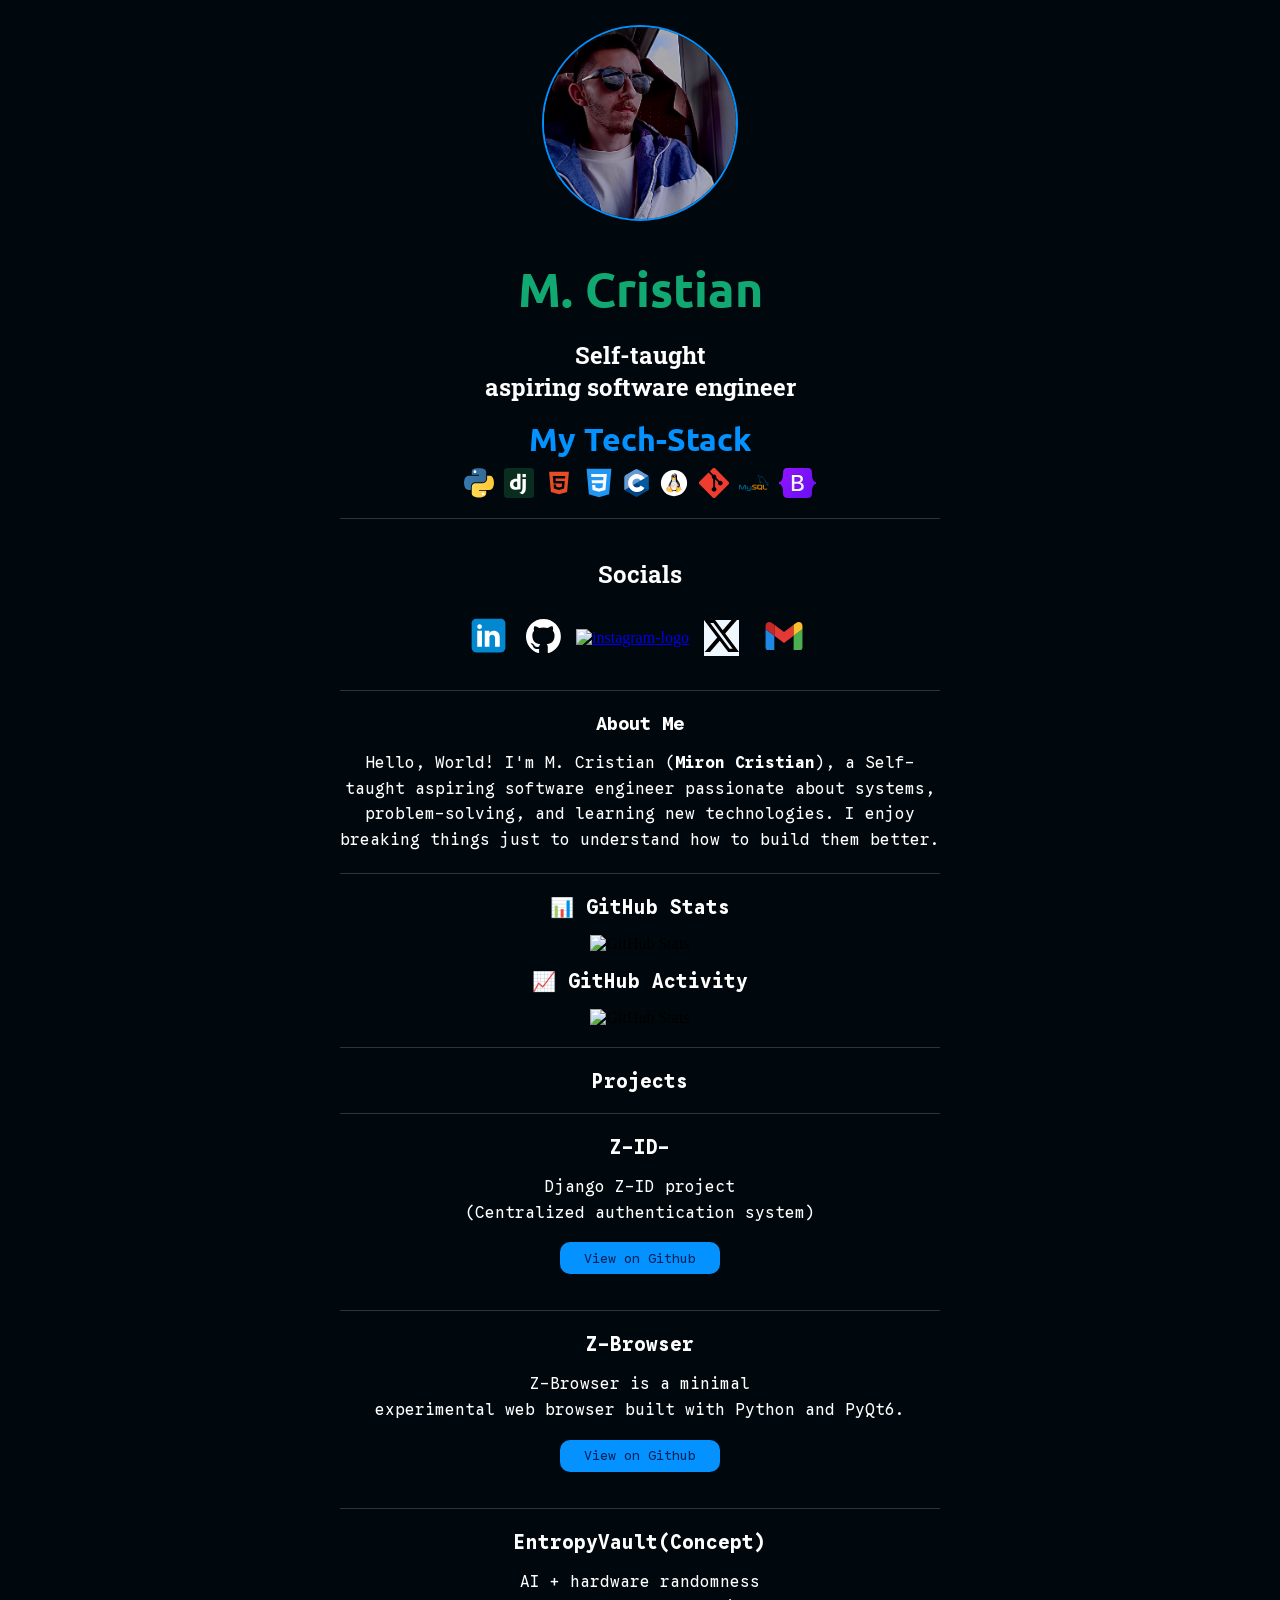
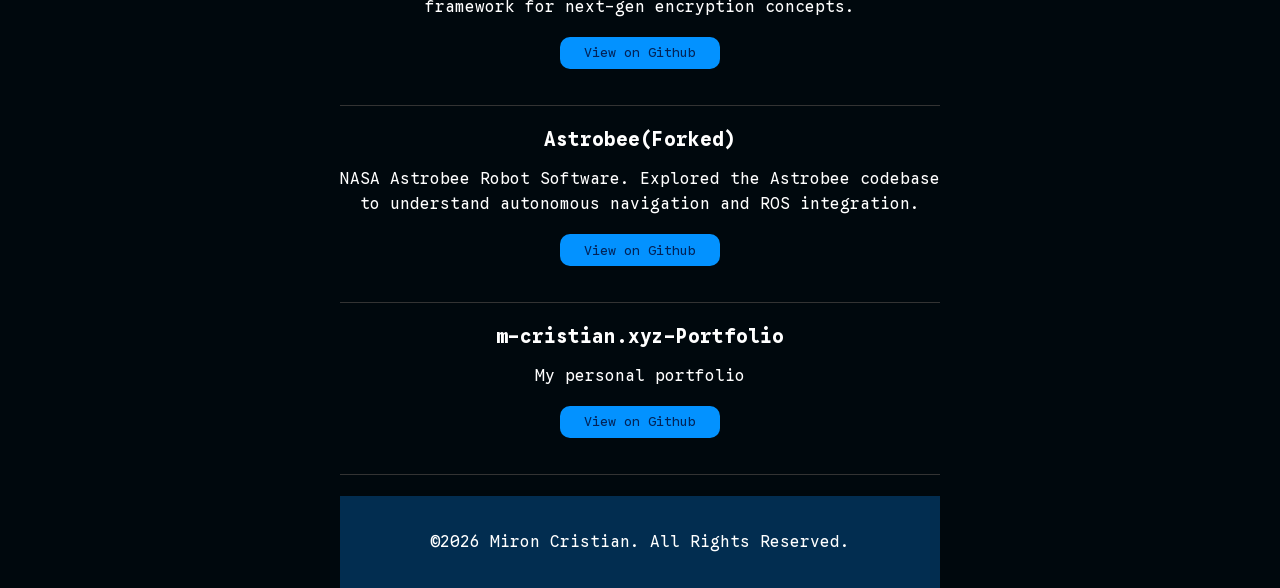
==== index.html @ f31335a5 "Update project section with GitHub activity image Removed an image displaying GitHub stats and added" ====
<!DOCTYPE html>
<html lang="en">
<head>
     <meta charset="UTF-8">
     <meta name="viewport" content="width=device-width, initial-scale=1.0">
     <title>M. Cristian</title>
     <link rel="stylesheet" href="src/styles.css">
     <link rel="shortcut icon" href="src/favicon/favicon.ico" type="image/x-icon">
</head>
<body>

<div class="container">
               <div id="loader">
                    <div class="spinner"></div>
                         </div>
     <div class="me-container">
          <span><img class="me-img" src="static/images/me.jpg" width="192" height="192">
               <h1>M. Cristian</h1>
                    <h2>Self-taught <br> aspiring software engineer</h2>
                       <h1 class="my-tech-h1">My Tech-Stack</h1>       
                         <div class="tech-stack">
                              <img src="static/icons/python-icon.svg" alt="Python-logo">
                                   <img src="static/icons/django-icon.svg" alt="Django-logo">
                                        <img src="static/icons/html-icon.svg" alt="HTML-logo">
                                             <img src="static/icons/css-icon.svg" alt="CSS-logo">
                                                  <img src="static/icons/c-icon.svg" alt="C-logo">
                                                       <img src="static/icons/linux-icon.svg" alt="Linux-logo">
                                                            <img src="static/icons/git-icon.svg" alt="Git-logo">
                                                                 <img src="static/icons/mysql-icon.svg" alt="Git-logo">
                                                                      <img src="static/icons/bootstrap-icon.svg" alt="Python-logo">
                                                            </div>

                         <div class="responsive-line"></div>
               <br><h2 class="socials-title"><strong>Socials </strong></h2>
               <div class="socials-links">
                    <a class="linkedin-logo-class" href="https://www.linkedin.com/in/miron-cristian-3a34b4389/"><img src="static/icons/icons8-linkedin.svg" width="45" alt="linkedin-logo"></a>
                         <a class="github-logo-class" href="https://github.com/M-Cristian06"><img src="static/icons/github-mark-white.svg" width="35" alt="github-logo"></a>
                              <a class="instagram-logo-class" href="https://www.instagram.com/m__cristian"><img src="static/icons/Instagram_Glyph_Gradient.svg" width="35" alt="instagram-logo"></a>
                                   <a style="background-color: aliceblue;" class="x-logo-class" href="https://x.com/M___Cristian"><img src="static/icons/x-icon.svg" width="35" alt="x-logo"></a>
                                        <a class="mail-logo-class" href="mailto:mironcristianionel&#64;gmail&#46;com"><img src="static/icons/google_mail_gmail_logo_icon_159346.svg" width="60" alt="email-logo"></a>
          </div>
                  <div class="responsive-line"></div>
                         <h3>About Me </h3>
                    <div class="description">
                         <p class="about-text">
                              Hello, World! I'm M. Cristian (<strong>Miron Cristian</strong>), a Self-taught aspiring software engineer
                                   passionate about systems, problem-solving, and learning new technologies.
                                        I enjoy breaking things just to understand how to build them better.
                                             </p>
                                                  </div>
                                                  <div class="responsive-line"></div>   
                                   <div class="projects">
                                  <div class="project-container">
                                 <h3 class="project-title"> 📊 GitHub Stats</h3>
                                 <img src="https://camo.githubusercontent.com/4d8e7258eb4b7ed9daf493304c907a7a0c427704b6a5f4ecb0bf624e12859f1d/[base64]" width="260" alt="GitHub Stats">
                                 <h3 class="project-title">📈 GitHub Activity</h3>
                                 <img src="https://github-readme-activity-graph.vercel.app/graph?username=M-Cristian06&bg_color=24292f&color=adbac7&line=adbac7&point=539bf5&area=true&hide_border=true" width="560" alt="GitHub Stats">
                             </div>
                    </div>
               <div class="responsive-line"></div>     
                  <div class="projects">
                         <div class="project-container">
                              <h3 class="project-title">Projects</h3>
                                                        <div class="responsive-line"></div>         
                    <div class="projects">
                         <div class="project-container">
                              <h3 class="project-title">Z-ID-</h3>
                                   <p class="project-description">Django Z-ID project <br> (Centralized authentication system)</p>
                                        <a href="https://github.com/M-Cristian06/Z-ID-"><button class="project-repo-btn">View on Github</button></a>
                              </div>
                              <div class="responsive-line"></div>
                         <div class="project-container">
                              <h3 class="project-title">Z-Browser</h3>
                                   <p class="project-description">Z-Browser is a minimal <br> experimental web browser built with Python and PyQt6.</p>
                                        <a href="https://github.com/M-Cristian06/Z-Browser"><button class="project-repo-btn">View on Github</button></a>
                              </div>
                              <div class="responsive-line"></div>
                         <div class="project-container">
                              <h3 class="project-title">EntropyVault(Concept)</h3>
                                   <p class="project-description">AI + hardware randomness <br> framework for next-gen encryption concepts.</p>
                                        <a href="https://github.com/M-Cristian06/EntropyVault"><button class="project-repo-btn">View on Github</button></a>
                              <div class="responsive-line"></div>
                         <div class="project-container">
                              <h3 class="project-title">Astrobee(Forked)</h3>
                                   <p class="project-description">NASA Astrobee Robot Software. Explored the Astrobee codebase to understand autonomous navigation and ROS integration.</p>
                                        <a href="https://github.com/M-Cristian06/astrobee"><button class="project-repo-btn">View on Github</button></a>                              
                    </div>
                              <div class="responsive-line"></div>
                         <div class="project-container">
                              <h3 class="project-title">m-cristian.xyz-Portfolio</h3>
                                   <p class="project-description">My personal portfolio</p>
                                        <a href="https://github.com/M-Cristian06/m-cristian.xyz-Portfolio"><button class="project-repo-btn">View on Github</button></a>                      
                    </div>
                              <div class="responsive-line"></div>
                        
                                        


     </div>         

</div>

<footer>
<p>&copy;2026 Miron Cristian. All Rights Reserved. </p>
</footer>



<script src="src/scripts.js"></script>
</body>
</html>
---- src/styles.css ----
/* Ubuntu-fonts import (font-family: 'Ubuntu', sans-serif;) */
@import url('https://fonts.googleapis.com/css2?family=Atkinson+Hyperlegible+Mono:ital,wght@0,200..800;1,200..800&family=Ubuntu:ital,wght@0,300;0,400;0,500;0,700;1,300;1,400;1,500;1,700&display=swap');
/* Google Sans Code import (font-family: "Google Sans Code", monospace;) */
@import url('https://fonts.googleapis.com/css2?family=Google+Sans+Code:ital,wght@0,300..800;1,300..800&display=swap');
/* Google Sans Code import (font-family: "Google Sans Code", monospace;) */
@import url('https://fonts.googleapis.com/css2?family=Roboto+Slab:wght@100..900&display=swap');
body {
margin: 0;
background-color: rgb(0, 8, 13);
align-items: center;
align-self: center;
align-content: center;
}

h1{
color: rgba(19, 185, 124, 0.91);
font-family: 'Ubuntu', sans-serif;
font-size: clamp(3rem, 6vw, 2rem);
margin: 0.5rem;
}

h2{
color: rgb(255, 255, 255);
font-family: "Roboto Slab", serif;
margin-bottom: 1rem;
}

h3{
color: rgb(255, 255, 255);
font-family: "Google Sans Code", monospace;
margin: 1rem;
}

p{
color: rgb(255, 255, 255);
font-family: "Google Sans Code", monospace;
margin: 1rem;
}

.me-img{
max-width: 30rem;
border-style: solid;
border-color:rgb(0, 145, 255);
border-radius: 50%;
border-width: 2px;
object-fit: cover;
margin: 25px;
}

.me-container{
display: flex;
justify-content: center;
align-items: center;
min-height: 100svh;
text-align: center;
}

.responsive-line {
height: 2px;
background-color: #333;
width: 100%;
margin: 20px 0;
transform: scaleY(0.5);
transform-origin: top;
}

.socials-links{
display: flex;
justify-content: center;
align-items: center;
gap: 15px;
}

.socials-title{
margin-top: 0;
}

.linkedin-logo-class {
transition: transform 0.3s ease;
}

.linkedin-logo-class:hover{
transform: scale(1.2);
}

.github-logo-class{
transition: transform 0.3s ease;
}

.github-logo-class:hover{
transform: scale(1.2);
}

.instagram-logo-class{
transition: transform 0.3s ease;
}

.instagram-logo-class:hover{
transform: scale(1.2);
}

.mail-logo-class{
transition: transform 0.3s ease;
}

.mail-logo-class:hover{
transform: scale(1.2);
}

.x-logo-class{
transition: transform 0.3s ease;
}

.x-logo-class:hover{
transform: scale(1.2);
}

#loader {
  position: fixed;
  top: 0;
  left: 0;
  width: 100vw;
  height: 100vh;
  background: rgb(0, 8, 13);
  display: flex;
  align-items: center;
  justify-content: center;
  z-index: 9999;
  transition: opacity 0.5s ease;
}

.spinner {
  width: 60px;
  height: 60px;
  border: 6px solid #8b8484;
  border-top: 6px solid rgba(19, 185, 124, 0.91);
  border-radius: 50%;
  animation: spin 1s linear infinite;
}

@keyframes spin {
  to {
    transform: rotate(360deg);
  }
}

.tech-stack {
    display: flex;            
    align-items: center;    
    gap: 10px;              
    justify-content: center;
}

.tech-stack img {
    height: 30px;             
    width: auto;         
}

.my-tech-h1{
font-size: xx-large;
color:rgb(3, 146, 255);
}

.about-text {
  max-width: 600px;
  margin: 0 auto;
  line-height: 1.6;
  font-size: 1rem;
  text-align: center;
}

@media (max-width: 480px) {
  .about-text {
    font-size: 0.95rem;
    line-height: 1.7;
    padding: 0 1rem;
  }
}

.project-repo-btn{
background-color: rgb(3, 146, 255);
color:  #032357;
border-style: none;
border-radius: 10px;
width: 10rem;
height: 2rem;
font-family: "Google Sans Code", monospace;
transition: transform 0.3s ease;
margin: 1rem;
}

.project-repo-btn:hover{
background-color: rgb(3, 146, 255);
color:  #032357;
border-style: none;
border-radius: 10px;
width: 10rem;
height: 2rem;
font-family: "Google Sans Code", monospace;
transform: scale(1.1);
margin: 1rem;
}

.project-description{
  max-width: 600px;
  margin: 0 auto;
  line-height: 1.6;
  font-size: 1rem;
  text-align: center;
}

.project-title{
font-size: larger;
}

footer{
  background-color: #022d50;
  color: #085cbc;
  padding: 20px;
  width: 100%;
  box-sizing: border-box; 

}

@media (max-width: 600px) {
  .footer-content {
    flex-direction: column; 
    text-align: center;
  }

  .footer-content nav a {
    margin: 10px 5px; 
  }
}
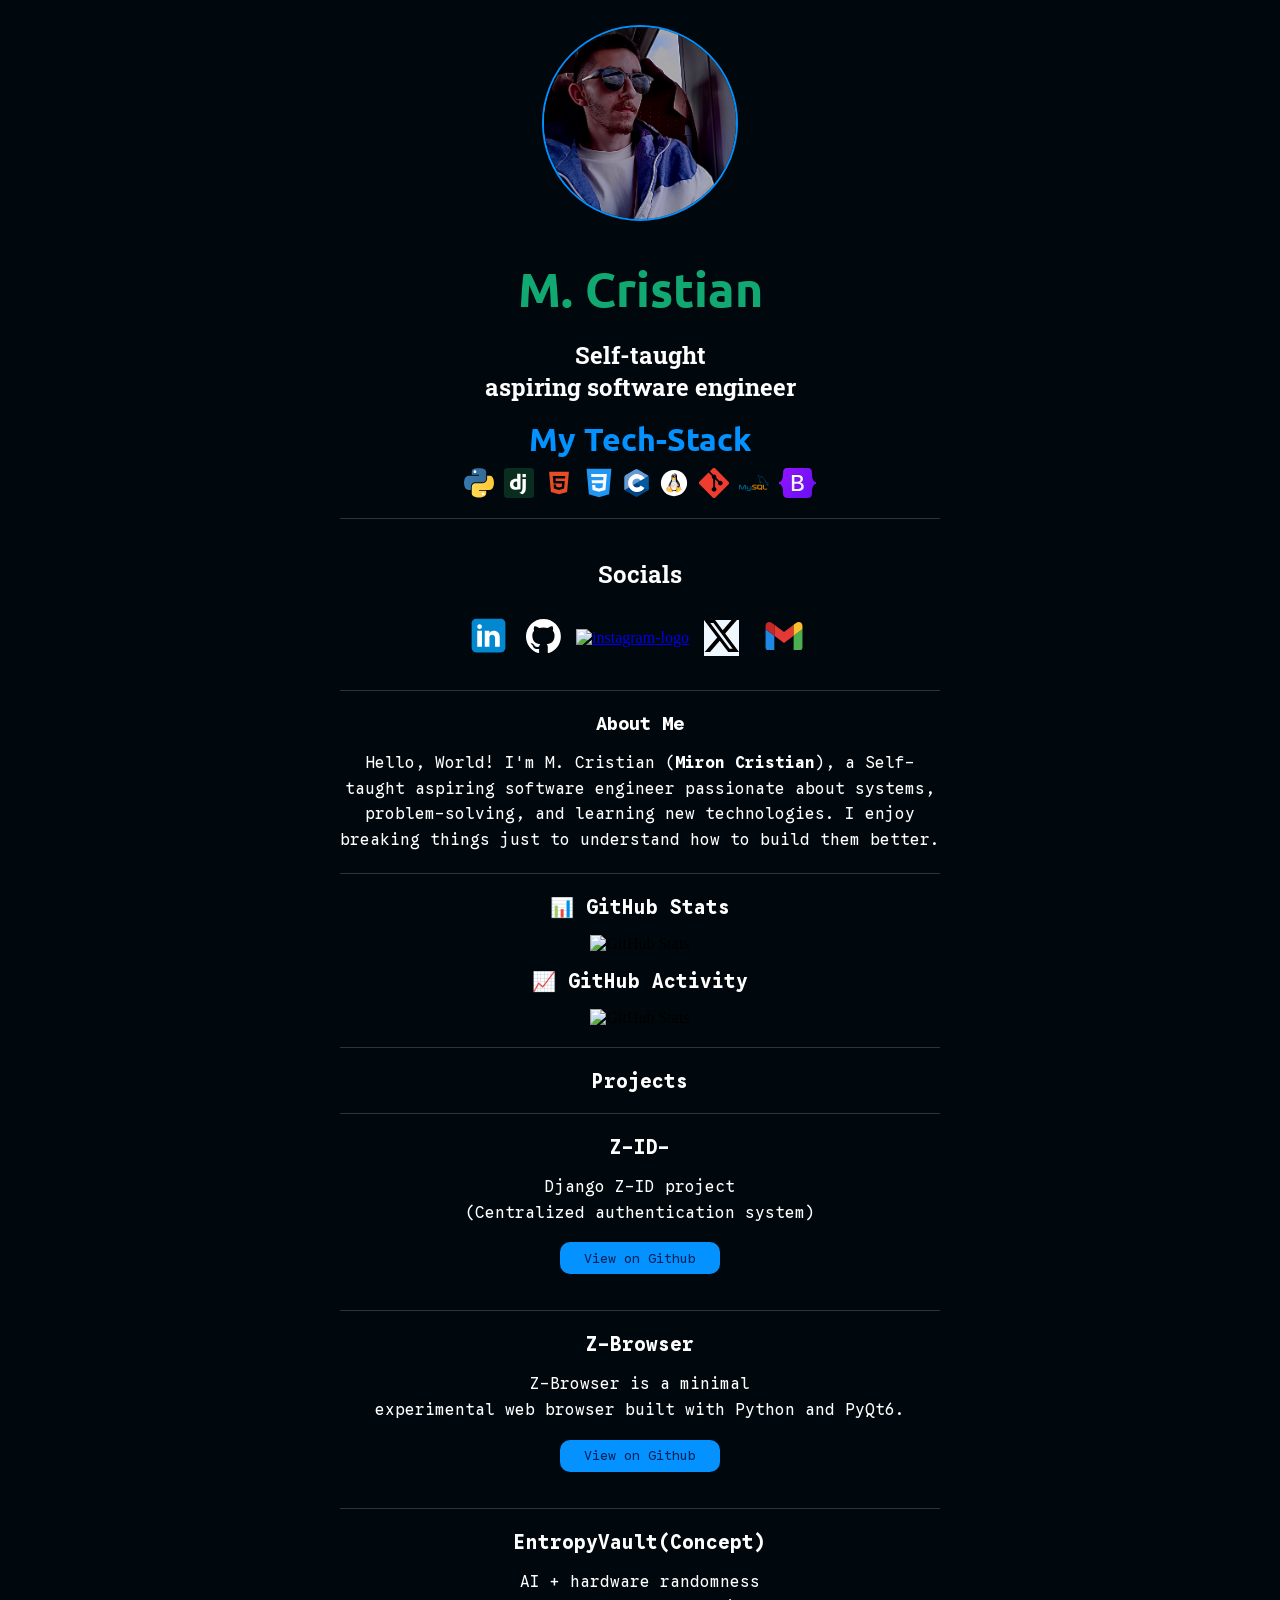
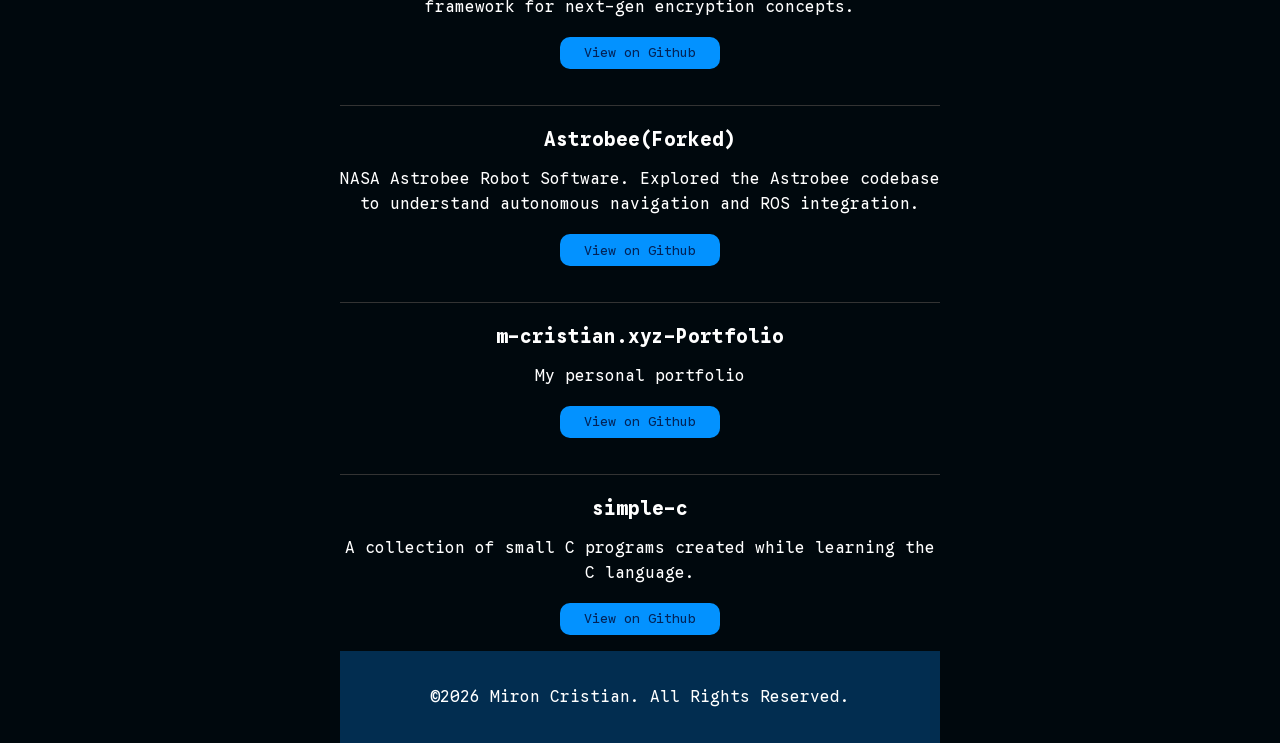
==== commit e0a6f140: "Add project section for simple C programs" ====
--- a/index.html
+++ b/index.html
@@ -93,7 +93,11 @@
                     </div>
                               <div class="responsive-line"></div>
                         
-                                        
+                         <div class="project-container">
+                              <h3 class="project-title">simple-c</h3>
+                                   <p class="project-description">A collection of small C programs created while learning the C language.</p>
+                                        <a href="https://github.com/M-Cristian06/simple-c"><button class="project-repo-btn">View on Github</button></a>                              
+                    </div>              
 
 
      </div>         
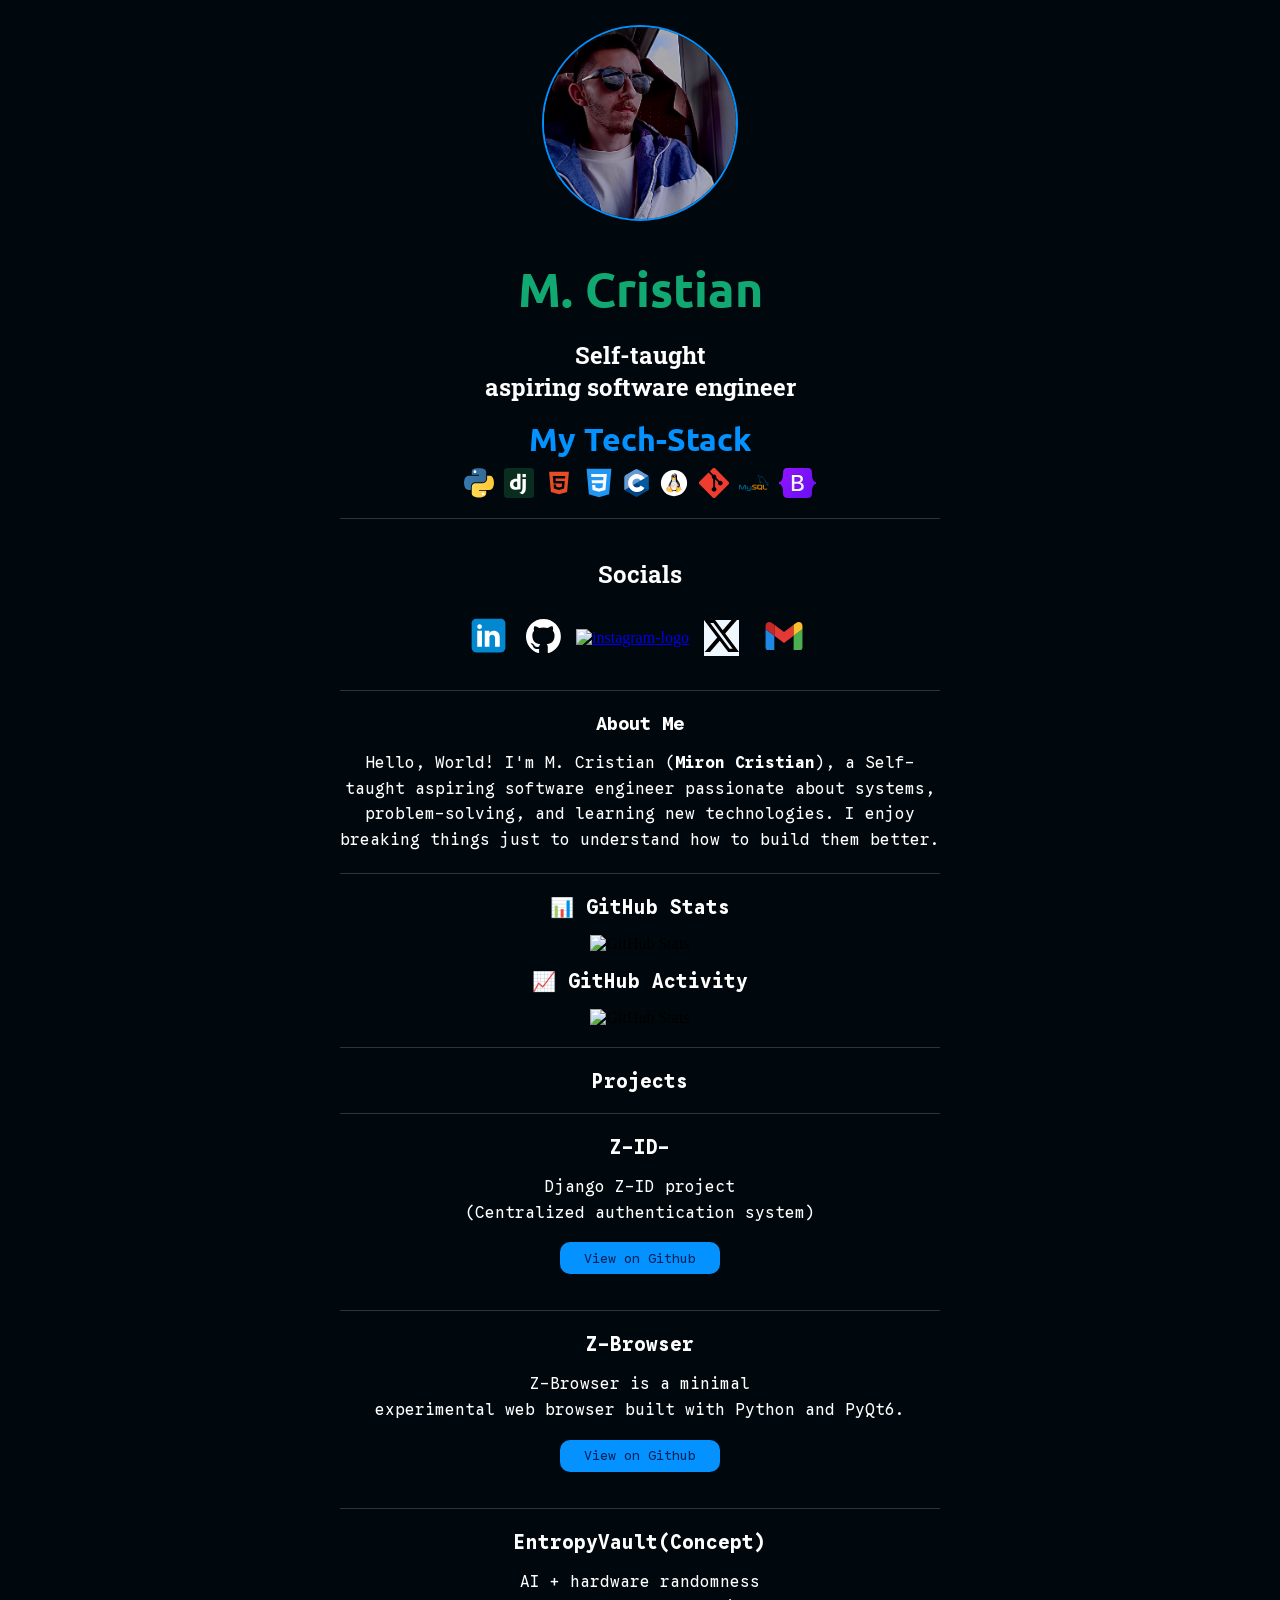
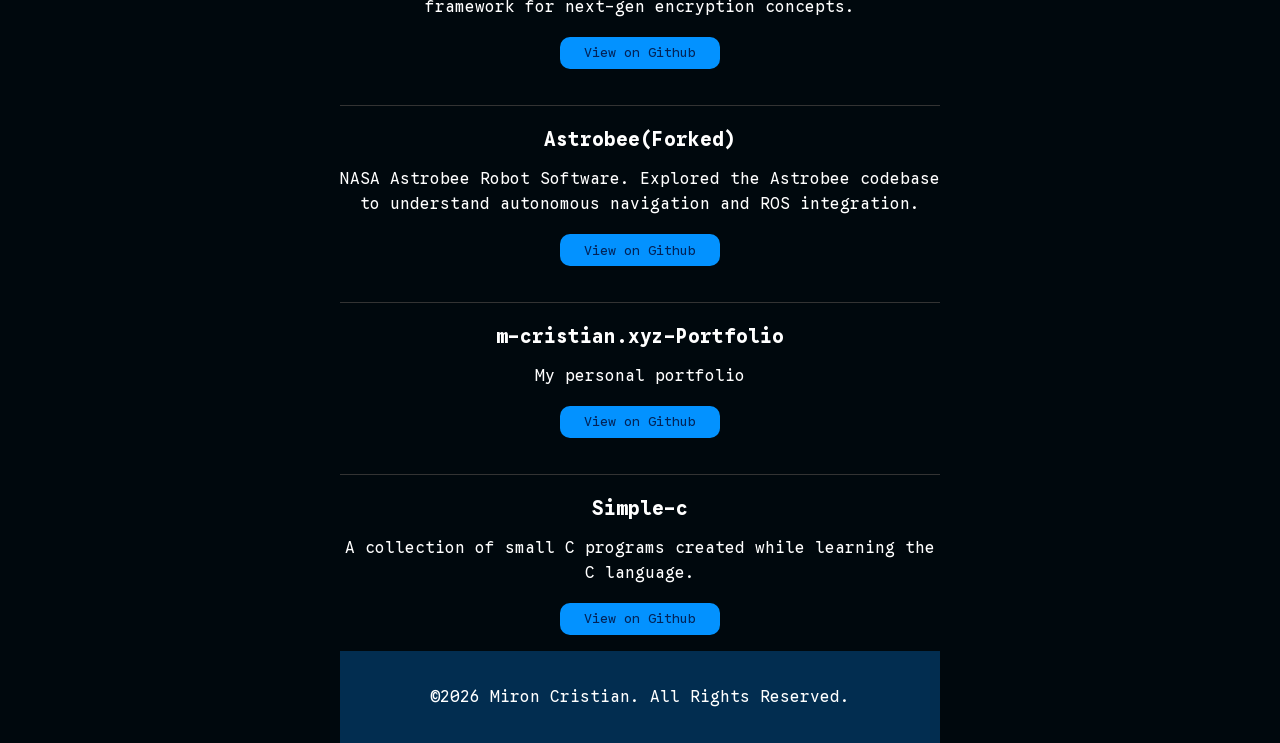
==== commit c8339abd: "Fix capitalization in project title" ====
--- a/index.html
+++ b/index.html
@@ -94,7 +94,7 @@
                               <div class="responsive-line"></div>
                         
                          <div class="project-container">
-                              <h3 class="project-title">simple-c</h3>
+                              <h3 class="project-title">Simple-c</h3>
                                    <p class="project-description">A collection of small C programs created while learning the C language.</p>
                                         <a href="https://github.com/M-Cristian06/simple-c"><button class="project-repo-btn">View on Github</button></a>                              
                     </div>              
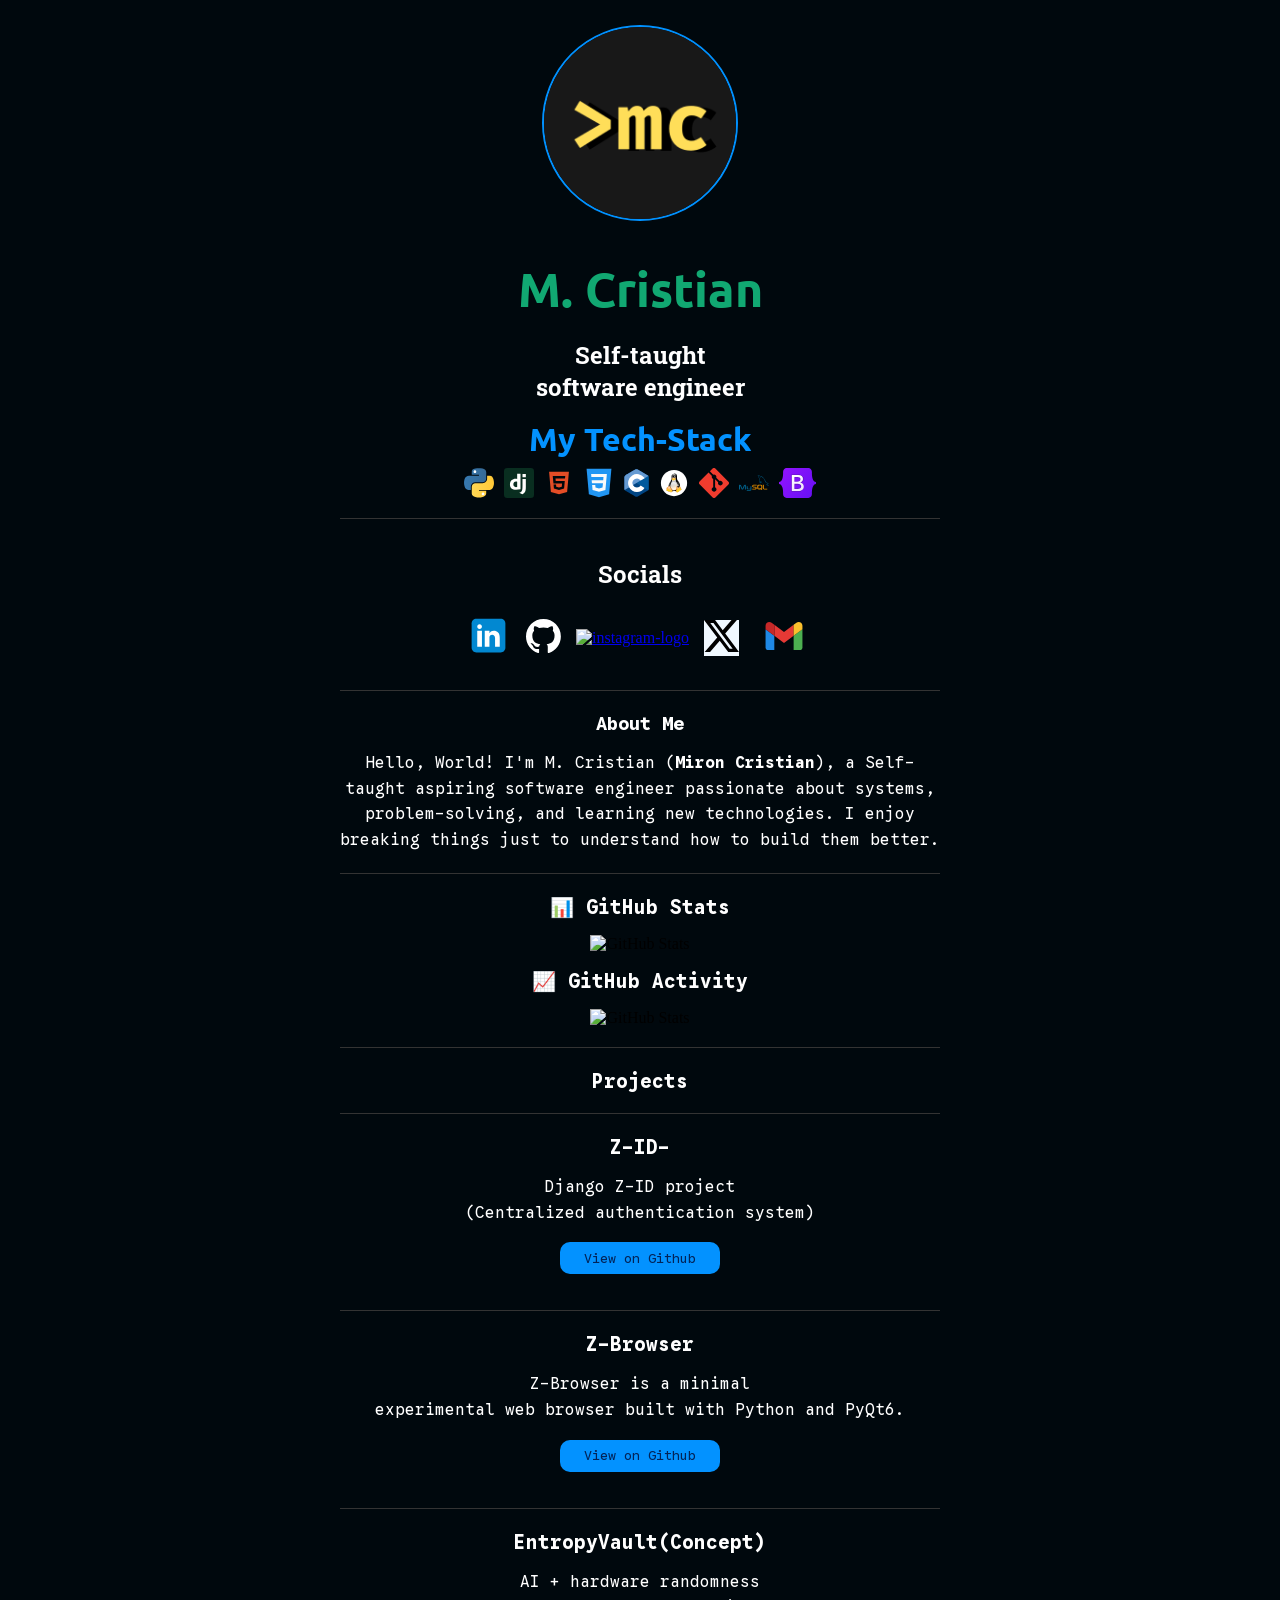
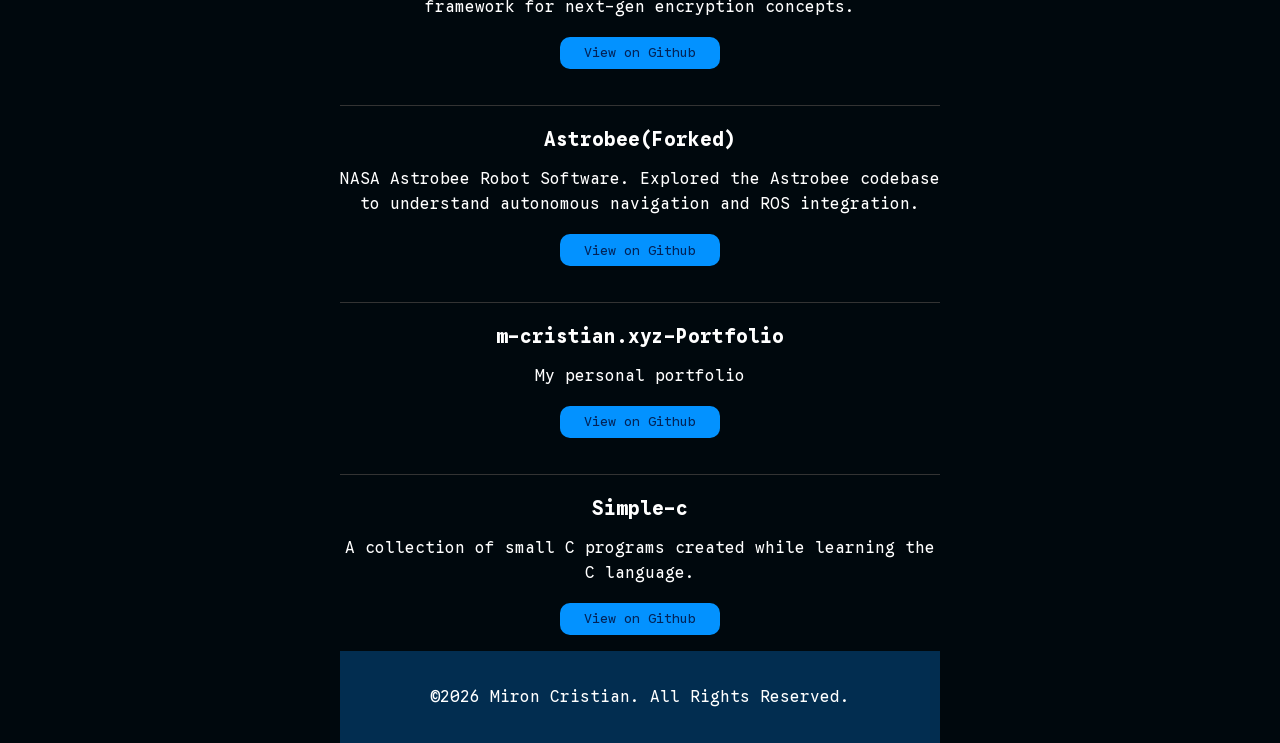
==== commit 1e5c012b: "Update index.html" ====
--- a/index.html
+++ b/index.html
@@ -14,9 +14,9 @@
                     <div class="spinner"></div>
                          </div>
      <div class="me-container">
-          <span><img class="me-img" src="static/images/me.jpg" width="192" height="192">
+          <span><img class="me-img" src="static/images/mc.png" width="192" height="192">
                <h1>M. Cristian</h1>
-                    <h2>Self-taught <br> aspiring software engineer</h2>
+                    <h2>Self-taught <br> software engineer</h2>
                        <h1 class="my-tech-h1">My Tech-Stack</h1>       
                          <div class="tech-stack">
                               <img src="static/icons/python-icon.svg" alt="Python-logo">
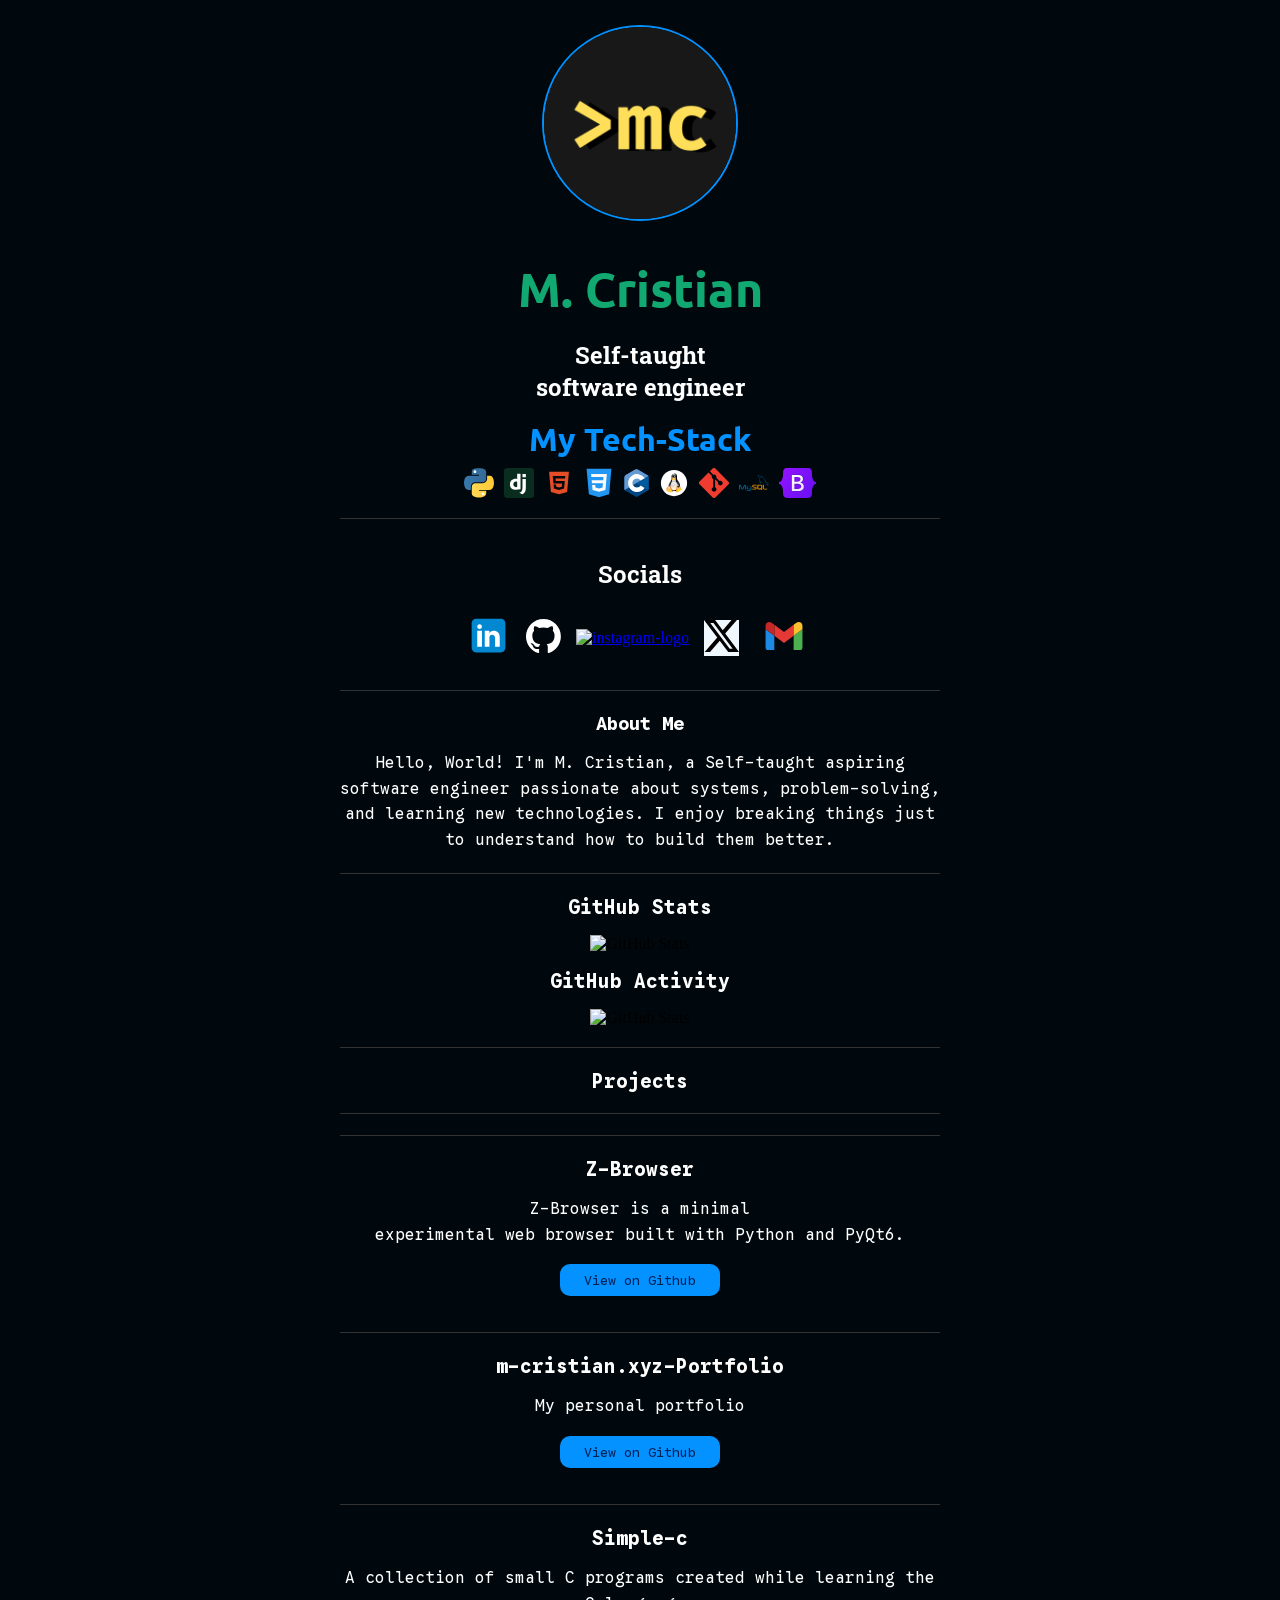
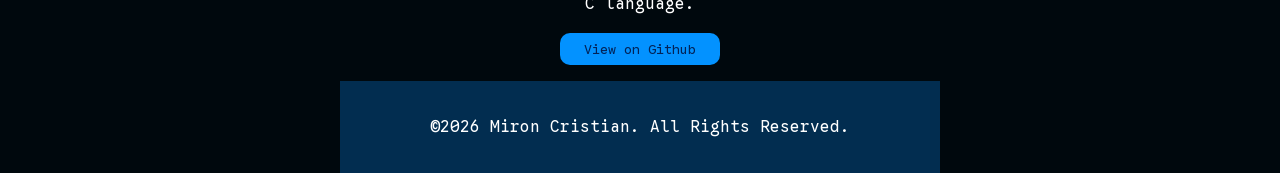
==== commit 23acc994: "Update index.html" ====
--- a/index.html
+++ b/index.html
@@ -43,7 +43,7 @@
                          <h3>About Me </h3>
                     <div class="description">
                          <p class="about-text">
-                              Hello, World! I'm M. Cristian (<strong>Miron Cristian</strong>), a Self-taught aspiring software engineer
+                              Hello, World! I'm M. Cristian, a Self-taught aspiring software engineer
                                    passionate about systems, problem-solving, and learning new technologies.
                                         I enjoy breaking things just to understand how to build them better.
                                              </p>
@@ -51,9 +51,9 @@
                                                   <div class="responsive-line"></div>   
                                    <div class="projects">
                                   <div class="project-container">
-                                 <h3 class="project-title"> 📊 GitHub Stats</h3>
+                                 <h3 class="project-title">GitHub Stats</h3>
                                  <img src="https://camo.githubusercontent.com/4d8e7258eb4b7ed9daf493304c907a7a0c427704b6a5f4ecb0bf624e12859f1d/[base64]" width="260" alt="GitHub Stats">
-                                 <h3 class="project-title">📈 GitHub Activity</h3>
+                                 <h3 class="project-title">GitHub Activity</h3>
                                  <img src="https://github-readme-activity-graph.vercel.app/graph?username=M-Cristian06&bg_color=24292f&color=adbac7&line=adbac7&point=539bf5&area=true&hide_border=true" width="560" alt="GitHub Stats">
                              </div>
                     </div>
@@ -63,28 +63,12 @@
                               <h3 class="project-title">Projects</h3>
                                                         <div class="responsive-line"></div>         
                     <div class="projects">
-                         <div class="project-container">
-                              <h3 class="project-title">Z-ID-</h3>
-                                   <p class="project-description">Django Z-ID project <br> (Centralized authentication system)</p>
-                                        <a href="https://github.com/M-Cristian06/Z-ID-"><button class="project-repo-btn">View on Github</button></a>
-                              </div>
                               <div class="responsive-line"></div>
                          <div class="project-container">
                               <h3 class="project-title">Z-Browser</h3>
                                    <p class="project-description">Z-Browser is a minimal <br> experimental web browser built with Python and PyQt6.</p>
                                         <a href="https://github.com/M-Cristian06/Z-Browser"><button class="project-repo-btn">View on Github</button></a>
                               </div>
-                              <div class="responsive-line"></div>
-                         <div class="project-container">
-                              <h3 class="project-title">EntropyVault(Concept)</h3>
-                                   <p class="project-description">AI + hardware randomness <br> framework for next-gen encryption concepts.</p>
-                                        <a href="https://github.com/M-Cristian06/EntropyVault"><button class="project-repo-btn">View on Github</button></a>
-                              <div class="responsive-line"></div>
-                         <div class="project-container">
-                              <h3 class="project-title">Astrobee(Forked)</h3>
-                                   <p class="project-description">NASA Astrobee Robot Software. Explored the Astrobee codebase to understand autonomous navigation and ROS integration.</p>
-                                        <a href="https://github.com/M-Cristian06/astrobee"><button class="project-repo-btn">View on Github</button></a>                              
-                    </div>
                               <div class="responsive-line"></div>
                          <div class="project-container">
                               <h3 class="project-title">m-cristian.xyz-Portfolio</h3>
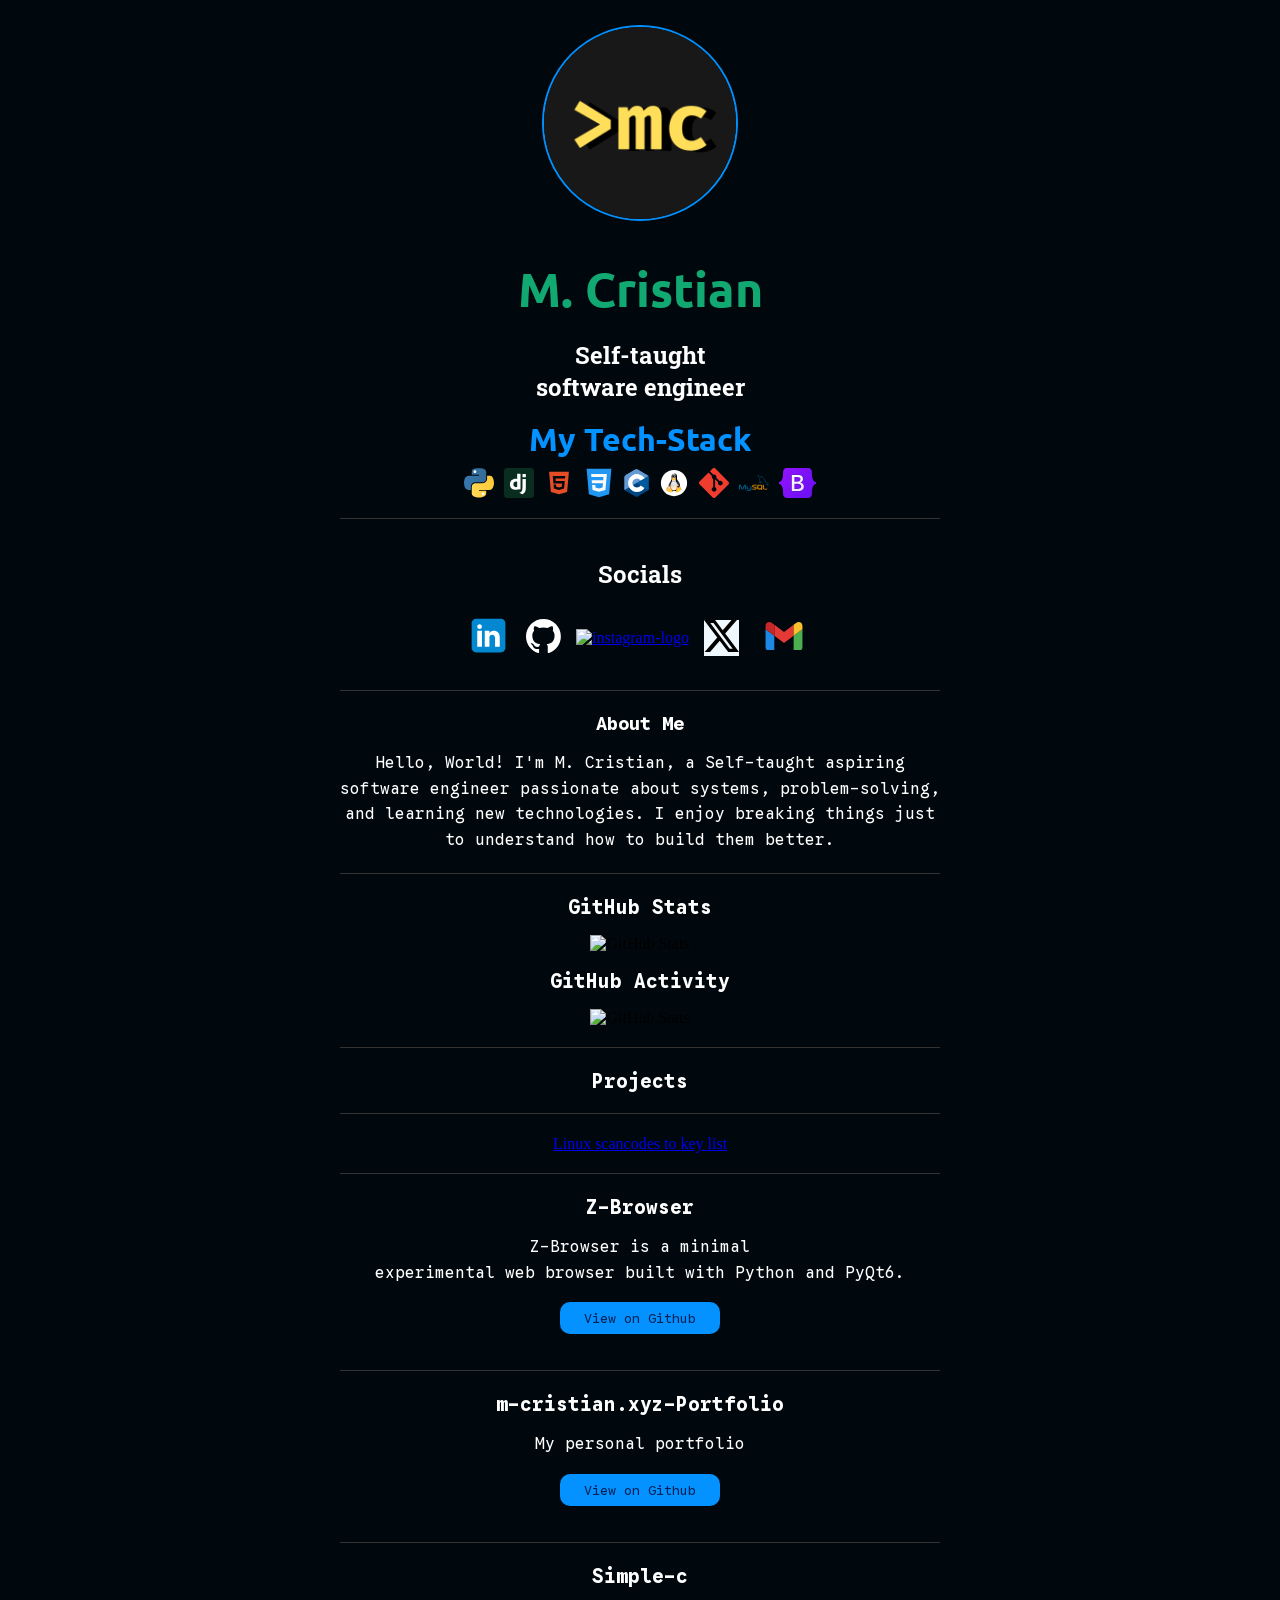
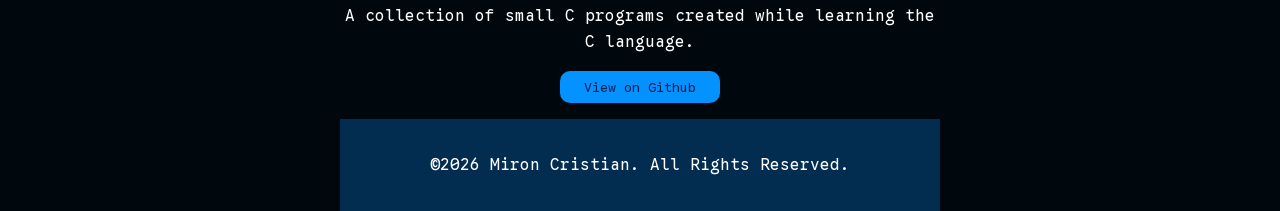
==== commit f471cb53: "add scancodes list" ====
--- a/index.html
+++ b/index.html
@@ -5,7 +5,7 @@
      <meta name="viewport" content="width=device-width, initial-scale=1.0">
      <title>M. Cristian</title>
      <link rel="stylesheet" href="src/styles.css">
-     <link rel="shortcut icon" href="src/favicon/favicon.ico" type="image/x-icon">
+     <link rel="shortcut icon" href="static/images/mc.png" type="image/x-icon">
 </head>
 <body>
 
@@ -37,7 +37,7 @@
                          <a class="github-logo-class" href="https://github.com/M-Cristian06"><img src="static/icons/github-mark-white.svg" width="35" alt="github-logo"></a>
                               <a class="instagram-logo-class" href="https://www.instagram.com/m__cristian"><img src="static/icons/Instagram_Glyph_Gradient.svg" width="35" alt="instagram-logo"></a>
                                    <a style="background-color: aliceblue;" class="x-logo-class" href="https://x.com/M___Cristian"><img src="static/icons/x-icon.svg" width="35" alt="x-logo"></a>
-                                        <a class="mail-logo-class" href="mailto:mironcristianionel&#64;gmail&#46;com"><img src="static/icons/google_mail_gmail_logo_icon_159346.svg" width="60" alt="email-logo"></a>
+                                        <a class="mail-logo-class" href="mailto:contact&#64;m-cristian&#46;xyz"><img src="static/icons/google_mail_gmail_logo_icon_159346.svg" width="60" alt="email-logo"></a>
           </div>
                   <div class="responsive-line"></div>
                          <h3>About Me </h3>
@@ -61,7 +61,9 @@
                   <div class="projects">
                          <div class="project-container">
                               <h3 class="project-title">Projects</h3>
-                                                        <div class="responsive-line"></div>         
+                                                        <div class="responsive-line"></div>
+                                                                                         <a href="/scancode_to_keyname_linux.html">Linux scancodes to key list</a>
+         
                     <div class="projects">
                               <div class="responsive-line"></div>
                          <div class="project-container">
--- a/src/styles.css
+++ b/src/styles.css
@@ -54,6 +54,8 @@
 min-height: 100svh;
 text-align: center;
 }
+
+
 
 .responsive-line {
 height: 2px;
@@ -231,4 +233,31 @@
   .footer-content nav a {
     margin: 10px 5px; 
   }
+}
+
+
+.title-container{
+
+text-align: center;
+
+
+}
+
+._title{
+font-size: xx-large;
+color:rgb(17, 120, 199);
+}
+
+
+.tbody{
+
+color:#e9eaec;
+
+}
+.table-container{
+
+align-items: center;
+text-align: center;
+justify-content: center;
+
 }
